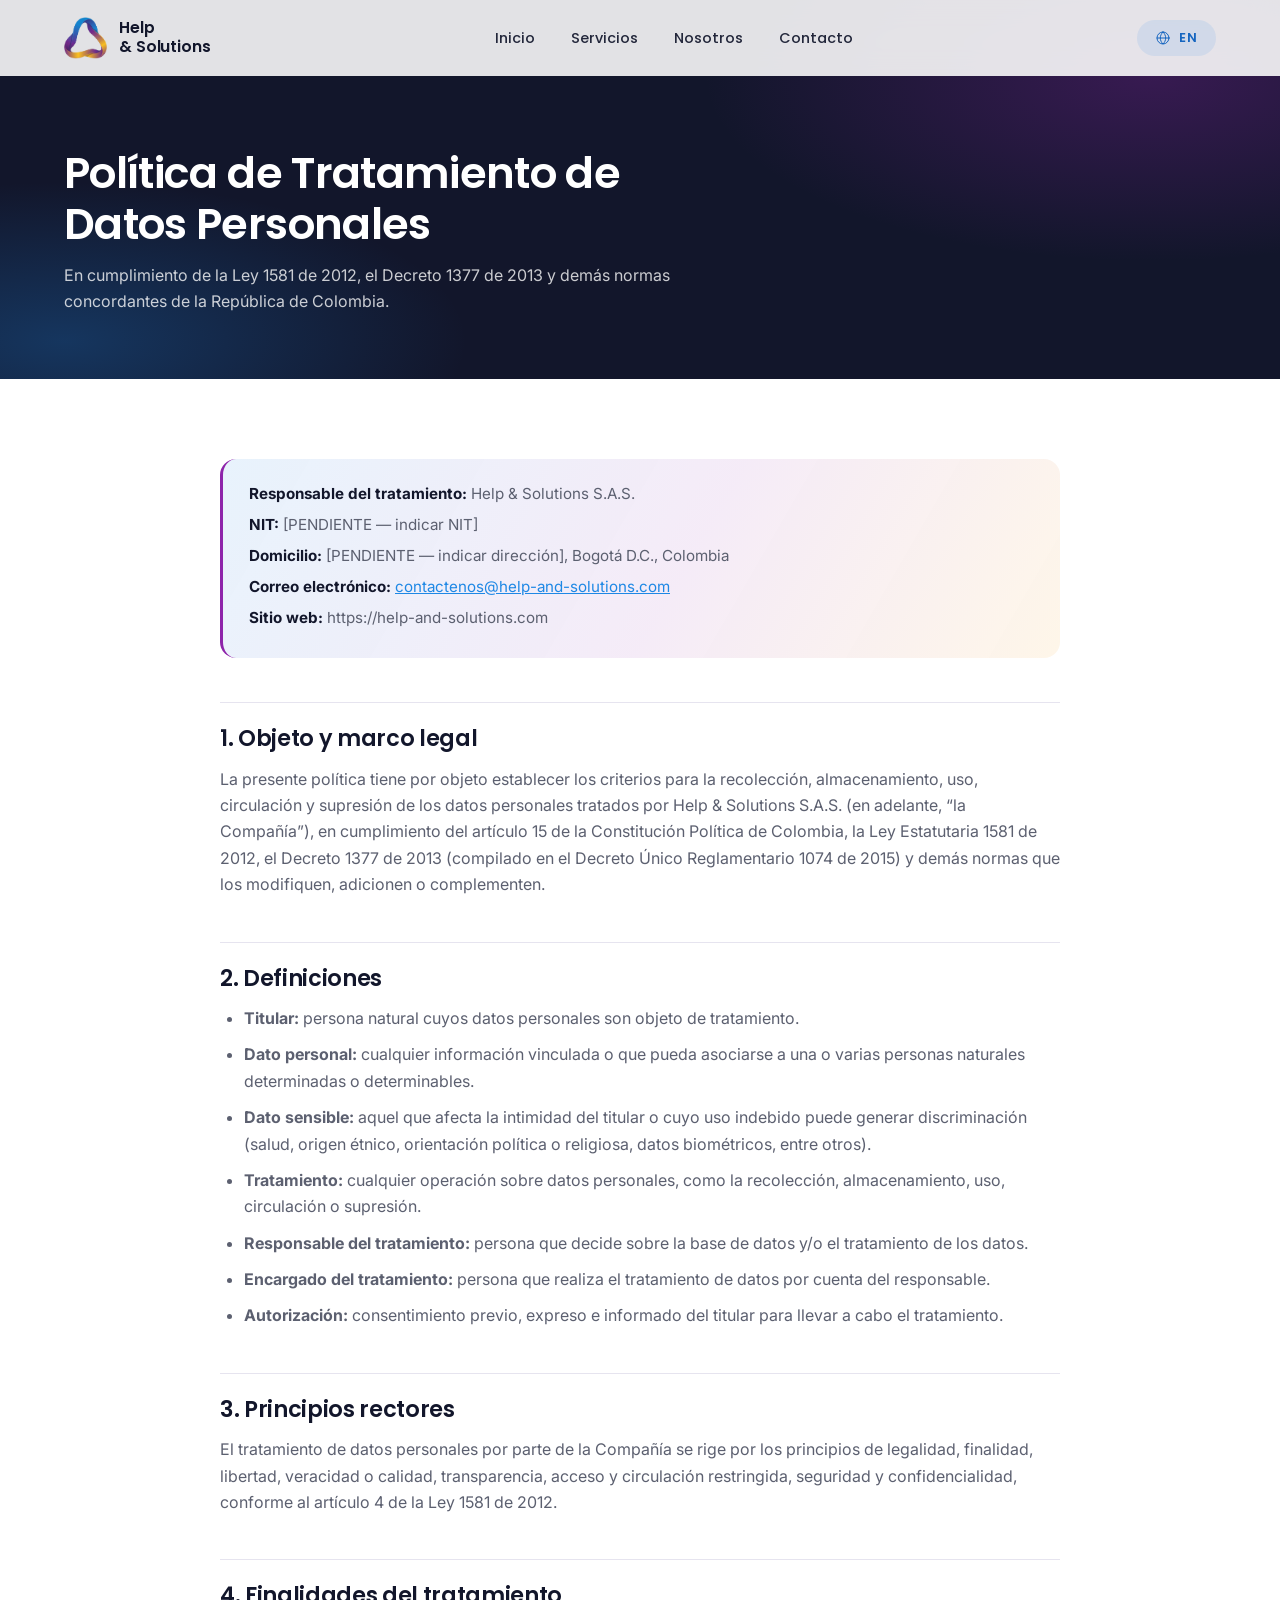
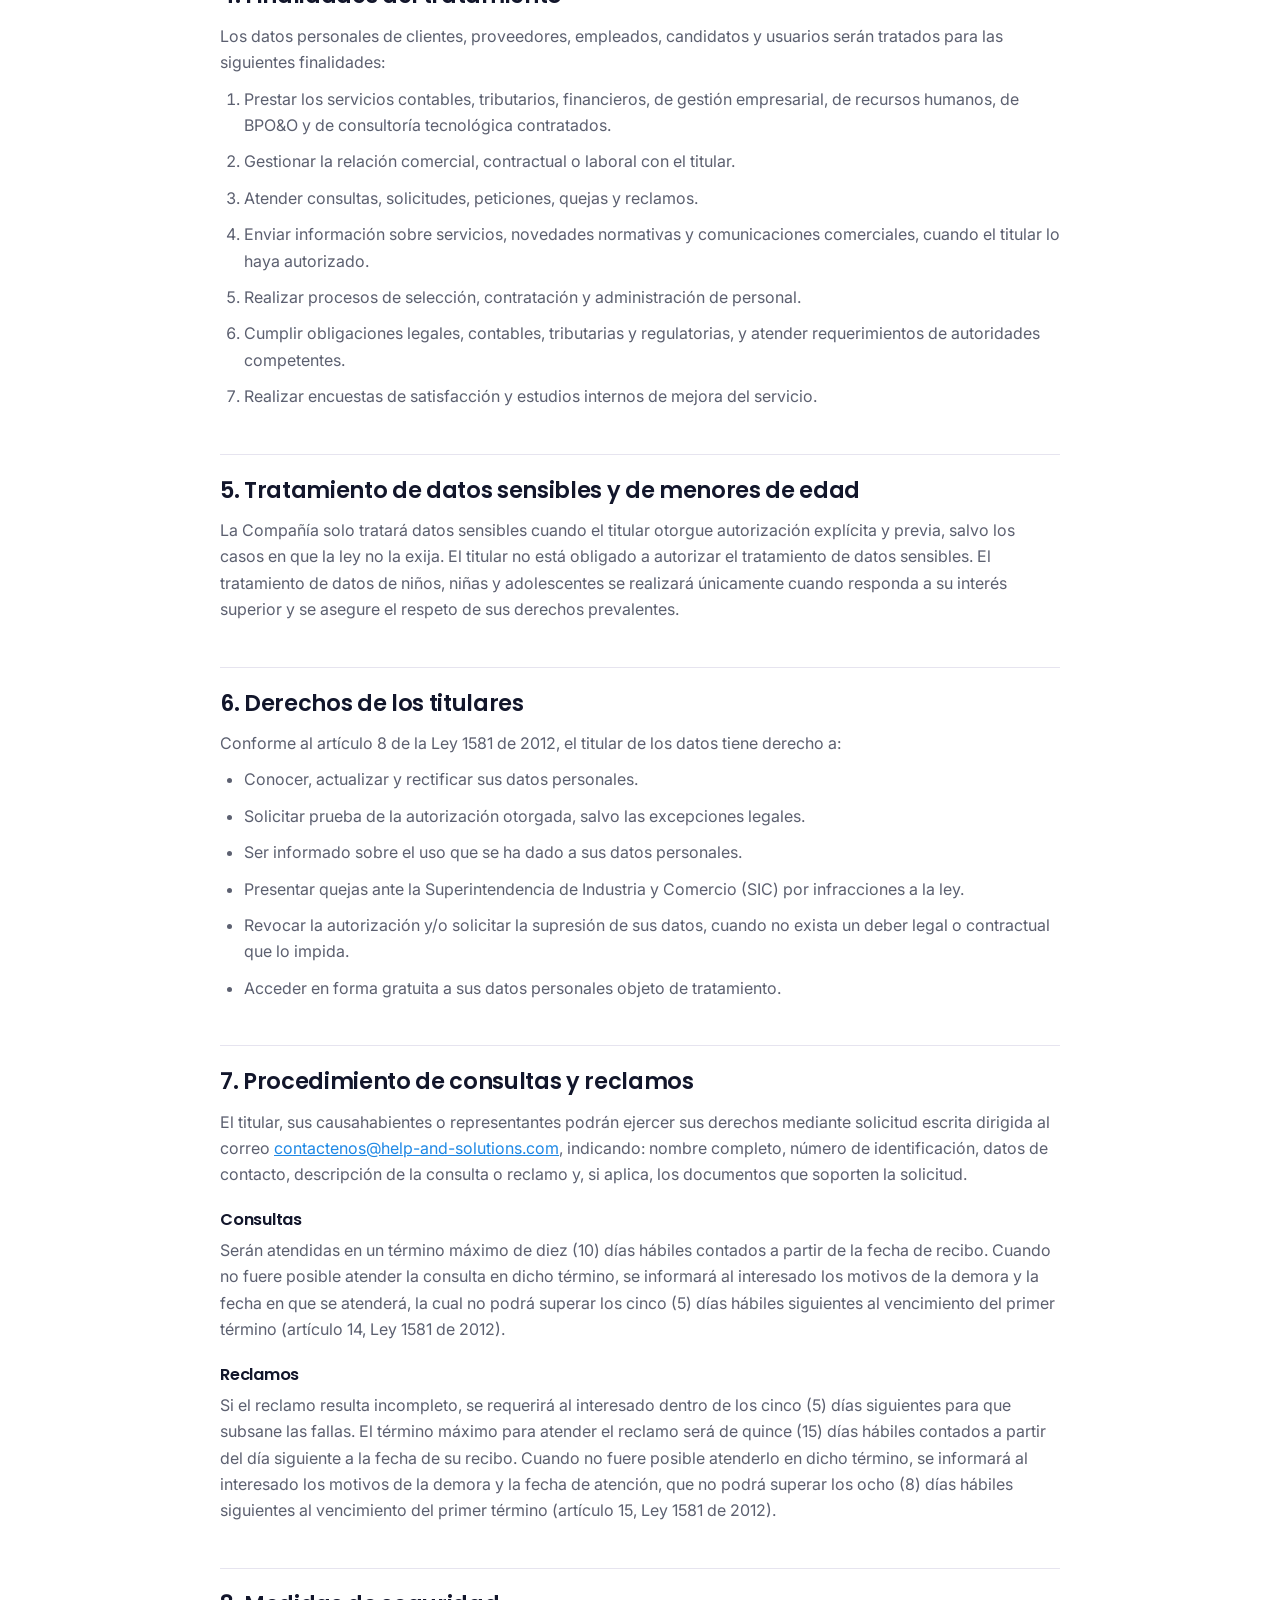
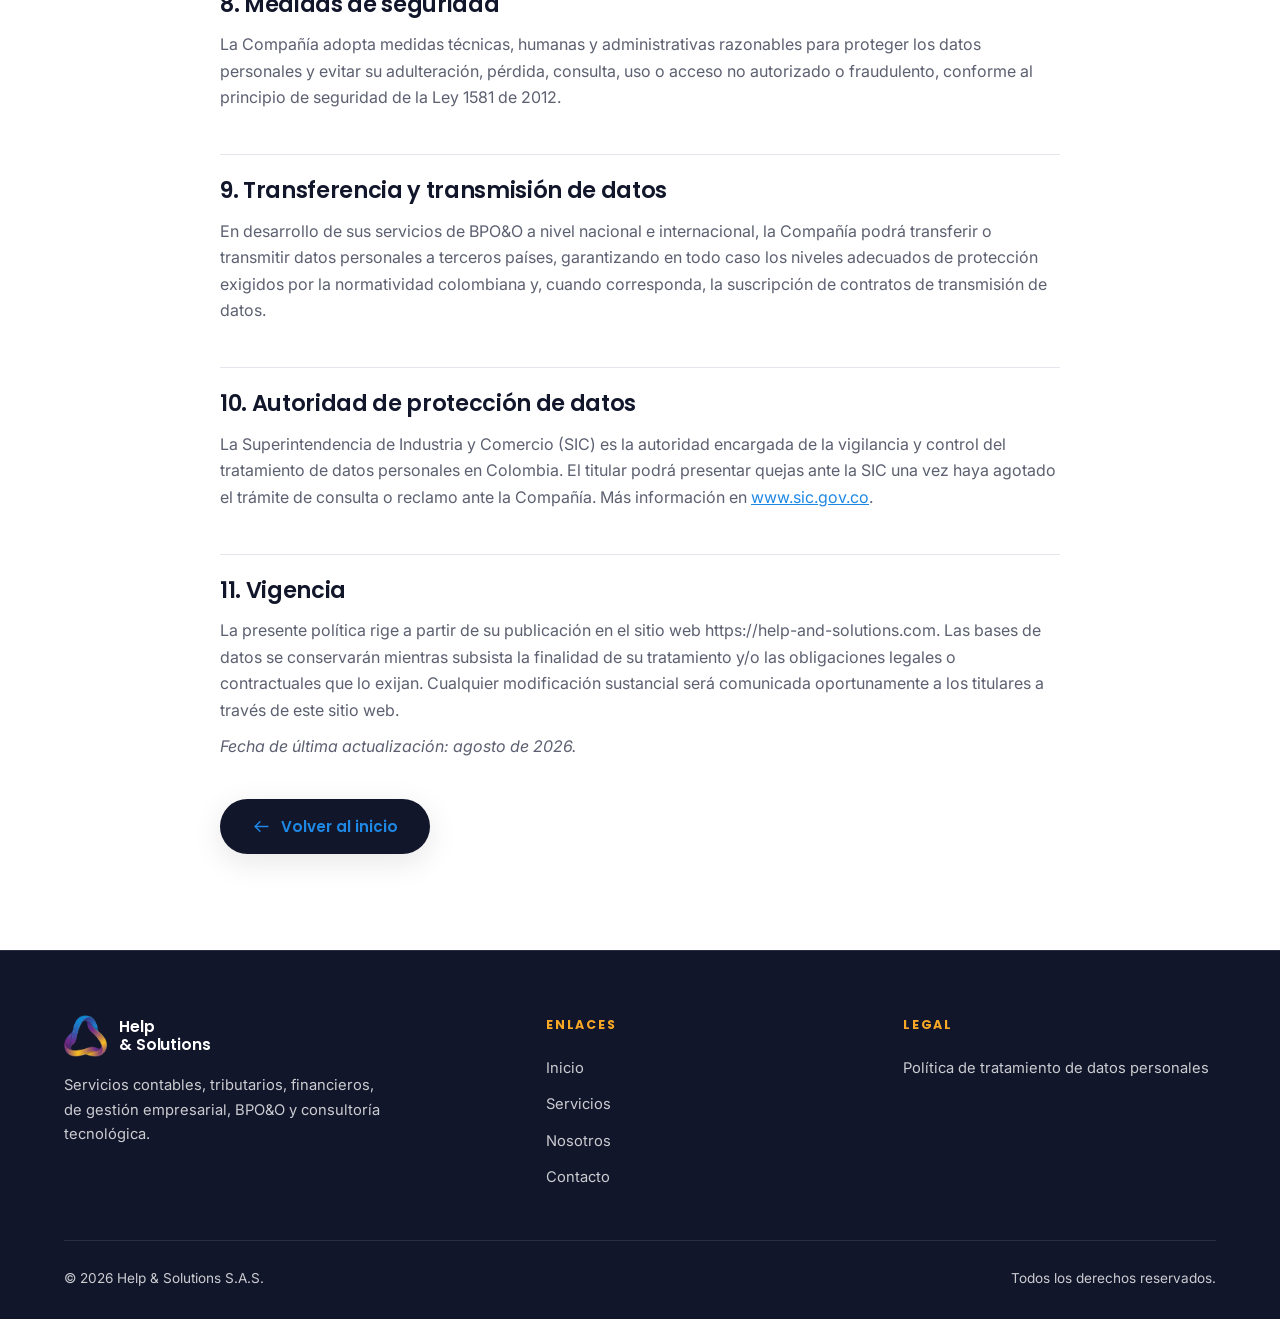
==== politica-datos.html @ e020bf7b "Add Help & Solutions website: bilingual editorial site with data policy - index.html: hero, 3 practi" ====
<!DOCTYPE html>
<html lang="es">
<head>
  <meta charset="UTF-8" />
  <meta name="viewport" content="width=device-width, initial-scale=1.0" />
  <title>Política de Tratamiento de Datos Personales — Help &amp; Solutions</title>
  <meta name="description" content="Política de tratamiento de datos personales de Help & Solutions S.A.S., conforme a la Ley 1581 de 2012 y el Decreto 1377 de 2013 de Colombia." />

  <link rel="icon" type="image/png" href="assets/logo-mark.png" />

  <link rel="preconnect" href="https://fonts.googleapis.com" />
  <link rel="preconnect" href="https://fonts.gstatic.com" crossorigin />
  <link href="https://fonts.googleapis.com/css2?family=Poppins:wght@500;600;700&family=Inter:wght@400;500;600&display=swap" rel="stylesheet" />

  <link rel="stylesheet" href="css/styles.css" />
</head>
<body>

  <!-- ================= NAVBAR ================= -->
  <header class="navbar">
    <div class="container nav-inner">
      <a href="index.html" class="brand">
        <img src="assets/logo-mark.png" alt="Help & Solutions" />
        <span class="brand-name">Help<br />&amp; Solutions</span>
      </a>

      <nav>
        <ul class="nav-links">
          <li><a href="index.html" data-i18n="nav.home">Inicio</a></li>
          <li><a href="index.html#servicios" data-i18n="nav.services">Servicios</a></li>
          <li><a href="index.html#nosotros" data-i18n="nav.about">Nosotros</a></li>
          <li><a href="index.html#contacto" data-i18n="nav.contact">Contacto</a></li>
        </ul>
      </nav>

      <div class="topbar-actions">
        <button class="lang-toggle" type="button" aria-label="Cambiar idioma / Switch language">
          <svg class="icon" viewBox="0 0 24 24" fill="none" stroke="currentColor" stroke-width="1.5" stroke-linecap="round" stroke-linejoin="round" aria-hidden="true"><circle cx="12" cy="12" r="9"/><path d="M3 12h18"/><path d="M12 3c2.6 2.5 4 5.6 4 9s-1.4 6.5-4 9c-2.6-2.5-4-5.6-4-9s1.4-6.5 4-9z"/></svg>
          <span class="lang-label">EN</span>
        </button>
        <button class="nav-burger" type="button" aria-label="Menú">
          <svg class="icon" viewBox="0 0 24 24" fill="none" stroke="currentColor" stroke-width="1.8" stroke-linecap="round" aria-hidden="true"><path d="M4 7h16M4 12h16M4 17h16"/></svg>
        </button>
      </div>
    </div>
  </header>

  <!-- ================= HERO ================= -->
  <section class="policy-hero">
    <div class="container">
      <h1 data-i18n="policy.title">Política de Tratamiento de Datos Personales</h1>
      <p data-i18n="policy.subtitle">En cumplimiento de la Ley 1581 de 2012, el Decreto 1377 de 2013 y demás normas concordantes de la República de Colombia.</p>
    </div>
  </section>

  <!-- ================= BODY (ES) ================= -->
  <main class="policy-body">
    <div class="container" data-lang-block="es">

      <div class="policy-meta">
        <p><strong>Responsable del tratamiento:</strong> Help &amp; Solutions S.A.S.</p>
        <p><strong>NIT:</strong> [PENDIENTE — indicar NIT]</p>
        <p><strong>Domicilio:</strong> [PENDIENTE — indicar dirección], Bogotá D.C., Colombia</p>
        <p><strong>Correo electrónico:</strong> <a href="mailto:contactenos@help-and-solutions.com">contactenos@help-and-solutions.com</a></p>
        <p><strong>Sitio web:</strong> https://help-and-solutions.com</p>
      </div>

      <h2>1. Objeto y marco legal</h2>
      <p>La presente política tiene por objeto establecer los criterios para la recolección, almacenamiento, uso, circulación y supresión de los datos personales tratados por Help &amp; Solutions S.A.S. (en adelante, “la Compañía”), en cumplimiento del artículo 15 de la Constitución Política de Colombia, la Ley Estatutaria 1581 de 2012, el Decreto 1377 de 2013 (compilado en el Decreto Único Reglamentario 1074 de 2015) y demás normas que los modifiquen, adicionen o complementen.</p>

      <h2>2. Definiciones</h2>
      <ul>
        <li><strong>Titular:</strong> persona natural cuyos datos personales son objeto de tratamiento.</li>
        <li><strong>Dato personal:</strong> cualquier información vinculada o que pueda asociarse a una o varias personas naturales determinadas o determinables.</li>
        <li><strong>Dato sensible:</strong> aquel que afecta la intimidad del titular o cuyo uso indebido puede generar discriminación (salud, origen étnico, orientación política o religiosa, datos biométricos, entre otros).</li>
        <li><strong>Tratamiento:</strong> cualquier operación sobre datos personales, como la recolección, almacenamiento, uso, circulación o supresión.</li>
        <li><strong>Responsable del tratamiento:</strong> persona que decide sobre la base de datos y/o el tratamiento de los datos.</li>
        <li><strong>Encargado del tratamiento:</strong> persona que realiza el tratamiento de datos por cuenta del responsable.</li>
        <li><strong>Autorización:</strong> consentimiento previo, expreso e informado del titular para llevar a cabo el tratamiento.</li>
      </ul>

      <h2>3. Principios rectores</h2>
      <p>El tratamiento de datos personales por parte de la Compañía se rige por los principios de legalidad, finalidad, libertad, veracidad o calidad, transparencia, acceso y circulación restringida, seguridad y confidencialidad, conforme al artículo 4 de la Ley 1581 de 2012.</p>

      <h2>4. Finalidades del tratamiento</h2>
      <p>Los datos personales de clientes, proveedores, empleados, candidatos y usuarios serán tratados para las siguientes finalidades:</p>
      <ol>
        <li>Prestar los servicios contables, tributarios, financieros, de gestión empresarial, de recursos humanos, de BPO&amp;O y de consultoría tecnológica contratados.</li>
        <li>Gestionar la relación comercial, contractual o laboral con el titular.</li>
        <li>Atender consultas, solicitudes, peticiones, quejas y reclamos.</li>
        <li>Enviar información sobre servicios, novedades normativas y comunicaciones comerciales, cuando el titular lo haya autorizado.</li>
        <li>Realizar procesos de selección, contratación y administración de personal.</li>
        <li>Cumplir obligaciones legales, contables, tributarias y regulatorias, y atender requerimientos de autoridades competentes.</li>
        <li>Realizar encuestas de satisfacción y estudios internos de mejora del servicio.</li>
      </ol>

      <h2>5. Tratamiento de datos sensibles y de menores de edad</h2>
      <p>La Compañía solo tratará datos sensibles cuando el titular otorgue autorización explícita y previa, salvo los casos en que la ley no la exija. El titular no está obligado a autorizar el tratamiento de datos sensibles. El tratamiento de datos de niños, niñas y adolescentes se realizará únicamente cuando responda a su interés superior y se asegure el respeto de sus derechos prevalentes.</p>

      <h2>6. Derechos de los titulares</h2>
      <p>Conforme al artículo 8 de la Ley 1581 de 2012, el titular de los datos tiene derecho a:</p>
      <ul>
        <li>Conocer, actualizar y rectificar sus datos personales.</li>
        <li>Solicitar prueba de la autorización otorgada, salvo las excepciones legales.</li>
        <li>Ser informado sobre el uso que se ha dado a sus datos personales.</li>
        <li>Presentar quejas ante la Superintendencia de Industria y Comercio (SIC) por infracciones a la ley.</li>
        <li>Revocar la autorización y/o solicitar la supresión de sus datos, cuando no exista un deber legal o contractual que lo impida.</li>
        <li>Acceder en forma gratuita a sus datos personales objeto de tratamiento.</li>
      </ul>

      <h2>7. Procedimiento de consultas y reclamos</h2>
      <p>El titular, sus causahabientes o representantes podrán ejercer sus derechos mediante solicitud escrita dirigida al correo <a href="mailto:contactenos@help-and-solutions.com">contactenos@help-and-solutions.com</a>, indicando: nombre completo, número de identificación, datos de contacto, descripción de la consulta o reclamo y, si aplica, los documentos que soporten la solicitud.</p>
      <h3>Consultas</h3>
      <p>Serán atendidas en un término máximo de diez (10) días hábiles contados a partir de la fecha de recibo. Cuando no fuere posible atender la consulta en dicho término, se informará al interesado los motivos de la demora y la fecha en que se atenderá, la cual no podrá superar los cinco (5) días hábiles siguientes al vencimiento del primer término (artículo 14, Ley 1581 de 2012).</p>
      <h3>Reclamos</h3>
      <p>Si el reclamo resulta incompleto, se requerirá al interesado dentro de los cinco (5) días siguientes para que subsane las fallas. El término máximo para atender el reclamo será de quince (15) días hábiles contados a partir del día siguiente a la fecha de su recibo. Cuando no fuere posible atenderlo en dicho término, se informará al interesado los motivos de la demora y la fecha de atención, que no podrá superar los ocho (8) días hábiles siguientes al vencimiento del primer término (artículo 15, Ley 1581 de 2012).</p>

      <h2>8. Medidas de seguridad</h2>
      <p>La Compañía adopta medidas técnicas, humanas y administrativas razonables para proteger los datos personales y evitar su adulteración, pérdida, consulta, uso o acceso no autorizado o fraudulento, conforme al principio de seguridad de la Ley 1581 de 2012.</p>

      <h2>9. Transferencia y transmisión de datos</h2>
      <p>En desarrollo de sus servicios de BPO&amp;O a nivel nacional e internacional, la Compañía podrá transferir o transmitir datos personales a terceros países, garantizando en todo caso los niveles adecuados de protección exigidos por la normatividad colombiana y, cuando corresponda, la suscripción de contratos de transmisión de datos.</p>

      <h2>10. Autoridad de protección de datos</h2>
      <p>La Superintendencia de Industria y Comercio (SIC) es la autoridad encargada de la vigilancia y control del tratamiento de datos personales en Colombia. El titular podrá presentar quejas ante la SIC una vez haya agotado el trámite de consulta o reclamo ante la Compañía. Más información en <a href="https://www.sic.gov.co" target="_blank" rel="noopener">www.sic.gov.co</a>.</p>

      <h2>11. Vigencia</h2>
      <p>La presente política rige a partir de su publicación en el sitio web https://help-and-solutions.com. Las bases de datos se conservarán mientras subsista la finalidad de su tratamiento y/o las obligaciones legales o contractuales que lo exijan. Cualquier modificación sustancial será comunicada oportunamente a los titulares a través de este sitio web.</p>
      <p><em>Fecha de última actualización: agosto de 2026.</em></p>
    </div>

    <!-- ================= BODY (EN) ================= -->
    <div class="container" data-lang-block="en" hidden>

      <div class="policy-meta">
        <p><strong>Data controller:</strong> Help &amp; Solutions S.A.S.</p>
        <p><strong>Tax ID (NIT):</strong> [PENDING — provide NIT]</p>
        <p><strong>Address:</strong> [PENDING — provide address], Bogotá D.C., Colombia</p>
        <p><strong>Email:</strong> <a href="mailto:contactenos@help-and-solutions.com">contactenos@help-and-solutions.com</a></p>
        <p><strong>Website:</strong> https://help-and-solutions.com</p>
      </div>

      <h2>1. Purpose and legal framework</h2>
      <p>This policy establishes the criteria for the collection, storage, use, circulation and deletion of personal data processed by Help &amp; Solutions S.A.S. (hereinafter, “the Company”), in compliance with Article 15 of the Political Constitution of Colombia, Statutory Law 1581 of 2012, Decree 1377 of 2013 (compiled in Sole Regulatory Decree 1074 of 2015) and any regulations that modify, add to or complement them.</p>

      <h2>2. Definitions</h2>
      <ul>
        <li><strong>Data subject:</strong> the natural person whose personal data is processed.</li>
        <li><strong>Personal data:</strong> any information linked or that can be associated with one or more identified or identifiable natural persons.</li>
        <li><strong>Sensitive data:</strong> data affecting the data subject's privacy or whose misuse may lead to discrimination (health, ethnic origin, political or religious orientation, biometric data, among others).</li>
        <li><strong>Processing:</strong> any operation on personal data, such as collection, storage, use, circulation or deletion.</li>
        <li><strong>Data controller:</strong> the party who decides on the database and/or the processing of the data.</li>
        <li><strong>Data processor:</strong> the party who processes personal data on behalf of the controller.</li>
        <li><strong>Authorization:</strong> prior, express and informed consent of the data subject to carry out the processing.</li>
      </ul>

      <h2>3. Guiding principles</h2>
      <p>The processing of personal data by the Company is governed by the principles of legality, purpose, freedom, truthfulness or quality, transparency, restricted access and circulation, security and confidentiality, pursuant to Article 4 of Law 1581 of 2012.</p>

      <h2>4. Purposes of processing</h2>
      <p>Personal data of clients, suppliers, employees, candidates and users will be processed for the following purposes:</p>
      <ol>
        <li>To provide the contracted accounting, tax, financial, business management, human resources, BPO&amp;O and technology consulting services.</li>
        <li>To manage the commercial, contractual or employment relationship with the data subject.</li>
        <li>To handle inquiries, requests, petitions, complaints and claims.</li>
        <li>To send information about services, regulatory updates and commercial communications, where authorized by the data subject.</li>
        <li>To carry out recruitment, hiring and personnel administration processes.</li>
        <li>To comply with legal, accounting, tax and regulatory obligations, and to respond to requests from competent authorities.</li>
        <li>To conduct satisfaction surveys and internal service improvement studies.</li>
      </ol>

      <h2>5. Processing of sensitive data and data of minors</h2>
      <p>The Company will only process sensitive data with the explicit and prior authorization of the data subject, except where such authorization is not required by law. The data subject is not obliged to authorize the processing of sensitive data. Data of children and adolescents will only be processed when it serves their best interest and ensures respect for their prevailing rights.</p>

      <h2>6. Rights of data subjects</h2>
      <p>Pursuant to Article 8 of Law 1581 of 2012, data subjects have the right to:</p>
      <ul>
        <li>Know, update and rectify their personal data.</li>
        <li>Request proof of the authorization granted, except for legal exceptions.</li>
        <li>Be informed about the use given to their personal data.</li>
        <li>File complaints with the Superintendence of Industry and Commerce (SIC) for violations of the law.</li>
        <li>Revoke the authorization and/or request the deletion of their data, where no legal or contractual duty prevents it.</li>
        <li>Access their processed personal data free of charge.</li>
      </ul>

      <h2>7. Inquiries and claims procedure</h2>
      <p>Data subjects, their successors or representatives may exercise their rights by written request addressed to <a href="mailto:contactenos@help-and-solutions.com">contactenos@help-and-solutions.com</a>, indicating: full name, identification number, contact details, description of the inquiry or claim and, if applicable, supporting documents.</p>
      <h3>Inquiries</h3>
      <p>Inquiries will be answered within a maximum of ten (10) business days from the date of receipt. When it is not possible to respond within this term, the interested party will be informed of the reasons for the delay and the date on which the inquiry will be addressed, which may not exceed five (5) business days after the expiration of the first term (Article 14, Law 1581 of 2012).</p>
      <h3>Claims</h3>
      <p>If a claim is incomplete, the interested party will be required within five (5) days to correct the deficiencies. The maximum term to address the claim is fifteen (15) business days from the day following the date of receipt. When it is not possible to address it within this term, the interested party will be informed of the reasons for the delay and the date of response, which may not exceed eight (8) business days after the expiration of the first term (Article 15, Law 1581 of 2012).</p>

      <h2>8. Security measures</h2>
      <p>The Company adopts reasonable technical, human and administrative measures to protect personal data and prevent its alteration, loss, unauthorized or fraudulent consultation, use or access, in accordance with the security principle of Law 1581 of 2012.</p>

      <h2>9. International transfer and transmission of data</h2>
      <p>In the course of its national and international BPO&amp;O services, the Company may transfer or transmit personal data to third countries, in all cases guaranteeing the adequate levels of protection required by Colombian regulations and, where applicable, the execution of data transmission agreements.</p>

      <h2>10. Data protection authority</h2>
      <p>The Superintendence of Industry and Commerce (SIC) is the authority in charge of overseeing and controlling the processing of personal data in Colombia. Data subjects may file complaints with the SIC once they have exhausted the inquiry or claim process with the Company. More information at <a href="https://www.sic.gov.co" target="_blank" rel="noopener">www.sic.gov.co</a>.</p>

      <h2>11. Validity</h2>
      <p>This policy is effective as of its publication on the website https://help-and-solutions.com. Databases will be kept for as long as the purpose of their processing and/or the legal or contractual obligations requiring it remain in force. Any substantial modification will be communicated to data subjects in a timely manner through this website.</p>
      <p><em>Last updated: August 2026.</em></p>
    </div>

    <div class="container" style="margin-top:40px;">
      <a href="index.html" class="btn btn-solid">
        <svg class="icon" viewBox="0 0 24 24" fill="none" stroke="currentColor" stroke-width="1.8" stroke-linecap="round" stroke-linejoin="round" aria-hidden="true" style="transform:rotate(180deg)"><path d="M4 12h16"/><path d="M14 6l6 6-6 6"/></svg>
        <span data-i18n="policy.back">Volver al inicio</span>
      </a>
    </div>
  </main>

  <!-- ================= FOOTER ================= -->
  <footer class="footer">
    <div class="container">
      <div class="footer-grid">
        <div>
          <a href="index.html" class="brand" style="color:#fff;">
            <img src="assets/logo-mark.png" alt="Help & Solutions" />
            <span class="brand-name">Help<br />&amp; Solutions</span>
          </a>
          <p class="footer-about" data-i18n="footer.about">Servicios contables, tributarios, financieros, de gestión empresarial, BPO&O y consultoría tecnológica.</p>
        </div>
        <div>
          <h4 data-i18n="footer.links">Enlaces</h4>
          <ul>
            <li><a href="index.html" data-i18n="nav.home">Inicio</a></li>
            <li><a href="index.html#servicios" data-i18n="nav.services">Servicios</a></li>
            <li><a href="index.html#nosotros" data-i18n="nav.about">Nosotros</a></li>
            <li><a href="index.html#contacto" data-i18n="nav.contact">Contacto</a></li>
          </ul>
        </div>
        <div>
          <h4 data-i18n="footer.legal">Legal</h4>
          <ul>
            <li><a href="politica-datos.html" data-i18n="footer.policy">Política de tratamiento de datos personales</a></li>
          </ul>
        </div>
      </div>
      <div class="footer-bottom">
        <span>© 2026 Help &amp; Solutions S.A.S.</span>
        <span data-i18n="footer.rights">Todos los derechos reservados.</span>
      </div>
    </div>
  </footer>

  <script src="js/main.js"></script>
</body>
</html>
---- css/styles.css ----
/* ============================================================
   Help & Solutions — modern editorial stylesheet
   Poppins type + photography + full brand palette
   (blue → purple → gold), soft motion everywhere.
   ============================================================ */

:root {
  --ink: #12162b;
  --ink-2: #1d2340;
  --paper: #ffffff;
  --paper-2: #f7f6fb;
  --gold: #f9a825;
  --gold-deep: #e8930c;
  --blue: #1e88e5;
  --blue-deep: #1565c0;
  --purple: #8e24aa;
  --purple-deep: #6a1b9a;
  --text: #23273b;
  --muted: #5c6070;
  --line: #e6e4ef;
  --on-dark: #ffffff;
  --on-dark-muted: rgba(255, 255, 255, 0.78);
  --gradient: linear-gradient(120deg, var(--blue) 0%, var(--purple) 55%, var(--gold) 115%);
  --gradient-soft: linear-gradient(120deg, rgba(30, 136, 229, 0.10), rgba(142, 36, 170, 0.09) 55%, rgba(249, 168, 37, 0.10));
  --nav-height: 76px;
  --radius: 16px;
  --radius-lg: 24px;
  --shadow-soft: 0 8px 30px rgba(18, 22, 43, 0.10);
  --shadow-lift: 0 18px 44px rgba(18, 22, 43, 0.16);
  --ease: cubic-bezier(0.22, 0.61, 0.36, 1);
  --font-head: 'Poppins', 'Segoe UI', sans-serif;
  --font-body: 'Inter', 'Segoe UI', sans-serif;
}

* { margin: 0; padding: 0; box-sizing: border-box; }

html { scroll-behavior: smooth; scroll-padding-top: calc(var(--nav-height) + 8px); }

body {
  font-family: var(--font-body);
  font-size: 1rem;
  color: var(--text);
  background: var(--paper);
  line-height: 1.65;
  -webkit-font-smoothing: antialiased;
}

img { max-width: 100%; display: block; }

h1, h2, h3 { font-family: var(--font-head); font-weight: 600; color: var(--ink); line-height: 1.18; letter-spacing: -0.015em; }

.container { width: min(1180px, 90%); margin-inline: auto; }

.grad-text {
  background: var(--gradient);
  -webkit-background-clip: text;
  background-clip: text;
  color: transparent;
}

/* ---------- Eyebrow ---------- */
.eyebrow {
  display: inline-flex;
  align-items: center;
  gap: 12px;
  font-family: var(--font-head);
  font-size: 0.76rem;
  font-weight: 600;
  letter-spacing: 0.16em;
  text-transform: uppercase;
  color: var(--purple);
  margin-bottom: 18px;
}

.eyebrow::before { content: ''; width: 38px; height: 3px; border-radius: 3px; background: var(--gradient); }

.on-dark .eyebrow, .eyebrow.light { color: var(--gold); }

/* ---------- Links & buttons ---------- */
.arrow-link {
  display: inline-flex;
  align-items: center;
  gap: 10px;
  font-family: var(--font-head);
  font-weight: 600;
  font-size: 0.95rem;
  color: var(--ink);
  text-decoration: none;
  position: relative;
  padding-bottom: 5px;
  transition: gap 0.3s var(--ease), color 0.3s var(--ease);
}

.arrow-link::after {
  content: '';
  position: absolute;
  left: 0; right: 0; bottom: 0;
  height: 2.5px;
  border-radius: 3px;
  background: var(--gradient);
  transform-origin: left;
  transition: transform 0.3s var(--ease);
}

.arrow-link:hover { gap: 16px; color: var(--blue); }
.arrow-link:hover::after { transform: scaleX(1.06); }
.arrow-link .icon { width: 18px; height: 18px; }
.arrow-link.light { color: #fff; }
.arrow-link.light:hover { color: var(--gold); }

.btn {
  display: inline-flex;
  align-items: center;
  gap: 10px;
  font-family: var(--font-head);
  font-weight: 600;
  font-size: 0.95rem;
  padding: 15px 32px;
  border: none;
  border-radius: 999px;
  cursor: pointer;
  text-decoration: none;
  box-shadow: var(--shadow-soft);
  transition: transform 0.3s var(--ease), box-shadow 0.3s var(--ease), background-color 0.3s var(--ease), background-position 0.4s var(--ease);
}

.btn:hover { transform: translateY(-3px); box-shadow: var(--shadow-lift); }
.btn:active { transform: translateY(-1px); }
.btn .icon { width: 19px; height: 19px; transition: transform 0.3s var(--ease); }
.btn:hover .icon { transform: translateX(3px); }

.btn-solid { background: var(--ink); color: #fff; }
.btn-solid:hover { background: var(--blue-deep); }

.btn-gold {
  background: var(--gradient);
  background-size: 160% 100%;
  background-position: 0% 0%;
  color: #fff;
}
.btn-gold:hover { background-position: 90% 0%; }

.btn-ghost { background: rgba(255, 255, 255, 0.16); color: #fff; backdrop-filter: blur(8px); -webkit-backdrop-filter: blur(8px); }
.btn-ghost:hover { background: rgba(255, 255, 255, 0.28); }

.btn-whatsapp { background: #1fae54; color: #fff; }
.btn-whatsapp:hover { background: #199247; }

.icon { display: inline-block; }

/* ---------- Navbar ---------- */
.navbar {
  position: fixed;
  inset: 0 0 auto 0;
  height: var(--nav-height);
  background: rgba(255, 255, 255, 0.88);
  backdrop-filter: blur(14px);
  -webkit-backdrop-filter: blur(14px);
  border-bottom: 1px solid transparent;
  z-index: 100;
  transition: box-shadow 0.35s var(--ease), background-color 0.35s var(--ease), border-color 0.35s var(--ease);
}

.navbar.scrolled { box-shadow: 0 6px 24px rgba(18, 22, 43, 0.10); border-bottom-color: var(--line); }

.nav-inner { height: 100%; display: flex; align-items: center; justify-content: space-between; gap: 16px; }

.brand {
  display: flex;
  align-items: center;
  gap: 12px;
  text-decoration: none;
  color: var(--ink);
  white-space: nowrap;
  transition: opacity 0.3s var(--ease);
}

.brand:hover { opacity: 0.85; }
.brand img { height: 42px; width: auto; }

.brand-name {
  font-family: var(--font-head);
  font-weight: 600;
  font-size: 0.98rem;
  line-height: 1.15;
  letter-spacing: -0.01em;
}

.nav-links { display: flex; align-items: center; gap: 4px; list-style: none; }

.nav-links a {
  font-family: var(--font-head);
  color: var(--text);
  text-decoration: none;
  font-size: 0.9rem;
  font-weight: 500;
  padding: 9px 16px;
  border-radius: 999px;
  transition: color 0.25s var(--ease), background-color 0.25s var(--ease);
}

.nav-links a:hover { color: var(--purple); background: rgba(142, 36, 170, 0.08); }

.topbar-actions { display: flex; align-items: center; gap: 10px; }

.lang-toggle {
  display: inline-flex;
  align-items: center;
  gap: 8px;
  background: rgba(30, 136, 229, 0.10);
  border: none;
  color: var(--blue-deep);
  font-family: var(--font-head);
  font-weight: 600;
  font-size: 0.8rem;
  letter-spacing: 0.06em;
  padding: 9px 18px;
  border-radius: 999px;
  cursor: pointer;
  transition: background-color 0.3s var(--ease), color 0.3s var(--ease), transform 0.3s var(--ease);
}

.lang-toggle:hover { background: var(--blue); color: #fff; transform: translateY(-1px); }
.lang-toggle .icon { width: 16px; height: 16px; }

.nav-burger { display: none; background: none; border: none; color: var(--ink); cursor: pointer; padding: 6px; }
.nav-burger .icon { width: 26px; height: 26px; }

/* ---------- Hero ---------- */
.hero {
  position: relative;
  min-height: 92svh;
  display: flex;
  align-items: flex-end;
  color: #fff;
  padding: calc(var(--nav-height) + 60px) 0 90px;
  background: var(--ink);
  overflow: hidden;
}

.hero-bg {
  position: absolute;
  inset: 0;
  object-fit: cover;
  width: 100%;
  height: 100%;
  animation: hero-zoom 14s var(--ease) forwards;
}

@keyframes hero-zoom {
  from { transform: scale(1.08); }
  to { transform: scale(1); }
}

.hero::after {
  content: '';
  position: absolute;
  inset: 0;
  background:
    radial-gradient(60% 70% at 85% 20%, rgba(142, 36, 170, 0.35), transparent 70%),
    radial-gradient(50% 60% at 10% 90%, rgba(30, 136, 229, 0.35), transparent 70%),
    linear-gradient(to top, rgba(12, 15, 32, 0.92) 0%, rgba(12, 15, 32, 0.5) 45%, rgba(12, 15, 32, 0.28) 100%);
}

.hero .container { position: relative; z-index: 1; }

.hero h1 {
  color: #fff;
  font-size: clamp(2.3rem, 5.2vw, 4rem);
  font-weight: 600;
  max-width: 16ch;
  margin-bottom: 22px;
}

.hero p { color: var(--on-dark-muted); font-size: 1.15rem; max-width: 54ch; margin-bottom: 38px; }

.hero-cta { display: flex; flex-wrap: wrap; align-items: center; gap: 28px; }

/* ---------- Intro statement + facts ---------- */
.intro { padding: 110px 0 96px; background: var(--paper); }

.intro-statement {
  font-family: var(--font-head);
  font-size: clamp(1.4rem, 2.8vw, 2.1rem);
  font-weight: 600;
  color: var(--ink);
  line-height: 1.4;
  max-width: 28ch;
  letter-spacing: -0.01em;
}

.intro-grid { display: grid; grid-template-columns: 1.4fr 1fr; gap: 64px; align-items: start; }

.facts { display: grid; border-top: 1px solid var(--line); }

.fact { padding: 22px 0 22px 18px; border-bottom: 1px solid var(--line); border-left: 3px solid transparent; transition: border-color 0.3s var(--ease), padding-left 0.3s var(--ease); }
.fact:hover { padding-left: 24px; }
.fact:nth-child(1):hover { border-left-color: var(--blue); }
.fact:nth-child(2):hover { border-left-color: var(--purple); }
.fact:nth-child(3):hover { border-left-color: var(--gold); }

.fact strong {
  display: block;
  font-family: var(--font-head);
  font-size: 1.9rem;
  font-weight: 600;
  margin-bottom: 2px;
  background: var(--gradient);
  -webkit-background-clip: text;
  background-clip: text;
  color: transparent;
}

.fact span { color: var(--muted); font-size: 0.95rem; }

/* ---------- Practice areas ---------- */
.practices { padding: 0 0 48px; }

.section-head { max-width: 660px; margin-bottom: 60px; }
.section-title { font-size: clamp(1.8rem, 3.4vw, 2.6rem); margin-bottom: 14px; }
.section-sub { color: var(--muted); font-size: 1.05rem; }

.practice {
  display: grid;
  grid-template-columns: 1fr 1fr;
  gap: clamp(36px, 6vw, 88px);
  align-items: center;
  padding: 76px 0;
  border-top: 1px solid var(--line);
}

.practice:nth-of-type(even) .practice-media { order: 2; }

.practice-media { position: relative; }

.practice-media .media-frame {
  border-radius: var(--radius-lg);
  overflow: hidden;
  box-shadow: var(--shadow-soft);
  transition: box-shadow 0.4s var(--ease), transform 0.4s var(--ease);
}

.practice-media:hover .media-frame { box-shadow: var(--shadow-lift); transform: translateY(-4px); }

.practice-media img {
  width: 100%;
  aspect-ratio: 4 / 3;
  object-fit: cover;
  transition: transform 0.6s var(--ease);
}

.practice-media:hover img { transform: scale(1.045); }

.practice-num {
  position: absolute;
  top: -26px;
  left: -10px;
  font-family: var(--font-head);
  font-size: 4.2rem;
  font-weight: 700;
  line-height: 1;
  z-index: 1;
  background: var(--gradient);
  -webkit-background-clip: text;
  background-clip: text;
  color: transparent;
}

.practice h3 { font-size: clamp(1.4rem, 2.4vw, 1.85rem); margin-bottom: 10px; }
.practice > div > p { color: var(--muted); margin-bottom: 26px; }

/* Per-practice accent */
.practice:nth-of-type(1) { --accent: var(--blue); --accent-soft: rgba(30, 136, 229, 0.08); }
.practice:nth-of-type(2) { --accent: var(--purple); --accent-soft: rgba(142, 36, 170, 0.08); }
.practice:nth-of-type(3) { --accent: var(--gold-deep); --accent-soft: rgba(249, 168, 37, 0.12); }

.service-list { list-style: none; }

.service-list li {
  display: flex;
  gap: 16px;
  align-items: flex-start;
  padding: 16px 14px;
  border-radius: var(--radius);
  border-top: 1px solid var(--line);
  transition: background-color 0.3s var(--ease), transform 0.3s var(--ease), border-color 0.3s var(--ease);
}

.service-list li:hover { background: var(--accent-soft, var(--paper-2)); transform: translateX(6px); border-top-color: transparent; }
.service-list li:hover + li { border-top-color: transparent; }

.service-list img { width: 26px; height: 26px; flex-shrink: 0; margin-top: 2px; }

.service-list strong { display: block; font-family: var(--font-head); font-weight: 600; color: var(--ink); font-size: 0.96rem; }
.service-list li:hover strong { color: var(--accent, var(--ink)); }
.service-list p { color: var(--muted); font-size: 0.9rem; margin: 0; }

/* ---------- Values band ---------- */
.values {
  position: relative;
  background: var(--ink);
  color: #fff;
  padding: 100px 0;
  overflow: hidden;
}

.values::before {
  content: '';
  position: absolute;
  inset: 0;
  background:
    radial-gradient(45% 60% at 90% 10%, rgba(142, 36, 170, 0.28), transparent 70%),
    radial-gradient(40% 55% at 5% 95%, rgba(30, 136, 229, 0.25), transparent 70%);
}

.values .container { position: relative; }
.values .section-title { color: #fff; }

.values-grid {
  display: grid;
  grid-template-columns: repeat(3, 1fr);
  gap: 22px;
  margin-top: 52px;
}

.value {
  background: rgba(255, 255, 255, 0.05);
  border-radius: var(--radius);
  padding: 24px 24px 24px 22px;
  border-left: 3px solid var(--gold);
  transition: background-color 0.35s var(--ease), transform 0.35s var(--ease);
}

.value:nth-child(3n + 1) { border-left-color: var(--blue); }
.value:nth-child(3n + 2) { border-left-color: var(--purple); }
.value:nth-child(3n + 3) { border-left-color: var(--gold); }

.value:hover { background: rgba(255, 255, 255, 0.10); transform: translateY(-4px); }

.value strong {
  display: block;
  font-family: var(--font-head);
  font-size: 1.12rem;
  font-weight: 600;
  color: #fff;
  margin-bottom: 4px;
}

.value span { color: var(--on-dark-muted); font-size: 0.92rem; }

/* ---------- About ---------- */
.about { padding: 110px 0; background: var(--gradient-soft); }

.about-inner { display: grid; grid-template-columns: 1fr 1.15fr; gap: clamp(40px, 6vw, 88px); align-items: center; }

.about-media { border-radius: var(--radius-lg); overflow: hidden; box-shadow: var(--shadow-soft); transition: box-shadow 0.4s var(--ease), transform 0.4s var(--ease); }
.about-media:hover { box-shadow: var(--shadow-lift); transform: translateY(-4px); }
.about-media img { width: 100%; aspect-ratio: 3 / 4; object-fit: cover; transition: transform 0.6s var(--ease); }
.about-media:hover img { transform: scale(1.04); }

.about-text .section-title { max-width: 18ch; }
.about-text p { color: var(--muted); margin-bottom: 16px; }

.about-badges { display: flex; flex-wrap: wrap; gap: 10px; margin-top: 26px; }

.badge {
  font-family: var(--font-head);
  font-size: 0.85rem;
  font-weight: 600;
  padding: 9px 18px;
  border-radius: 999px;
  transition: transform 0.3s var(--ease), box-shadow 0.3s var(--ease);
}

.badge:hover { transform: translateY(-2px); box-shadow: var(--shadow-soft); }
.badge:nth-child(4n + 1) { background: rgba(30, 136, 229, 0.12); color: var(--blue-deep); }
.badge:nth-child(4n + 2) { background: rgba(142, 36, 170, 0.10); color: var(--purple-deep); }
.badge:nth-child(4n + 3) { background: rgba(249, 168, 37, 0.16); color: var(--gold-deep); }
.badge:nth-child(4n + 4) { background: rgba(18, 22, 43, 0.08); color: var(--ink); }

/* ---------- Contact ---------- */
.contact { position: relative; padding: 130px 0; color: #fff; background: var(--ink); overflow: hidden; }

.contact-bg { position: absolute; inset: 0; width: 100%; height: 100%; object-fit: cover; }

.contact::after {
  content: '';
  position: absolute;
  inset: 0;
  background:
    radial-gradient(50% 65% at 90% 15%, rgba(142, 36, 170, 0.4), transparent 70%),
    radial-gradient(45% 60% at 8% 90%, rgba(30, 136, 229, 0.38), transparent 70%),
    rgba(12, 15, 32, 0.8);
}

.contact .container { position: relative; z-index: 1; max-width: 720px; }

.contact h2 { color: #fff; font-size: clamp(1.8rem, 3.4vw, 2.6rem); margin-bottom: 16px; }
.contact p { color: var(--on-dark-muted); margin-bottom: 36px; max-width: 52ch; }

.contact-actions { display: flex; flex-wrap: wrap; gap: 16px; }

.contact-note { margin-top: 30px !important; font-size: 0.92rem; }
.contact-note a { color: var(--gold); text-decoration: none; transition: color 0.25s var(--ease); }
.contact-note a:hover { color: #fff; }

/* ---------- Footer ---------- */
.footer { background: var(--ink); color: var(--on-dark-muted); padding: 64px 0 30px; border-top: 1px solid rgba(255, 255, 255, 0.10); }

.footer-grid {
  display: grid;
  grid-template-columns: 1.4fr 1fr 1fr;
  gap: 44px;
  padding-bottom: 40px;
  border-bottom: 1px solid rgba(255, 255, 255, 0.10);
}

.footer .brand { color: #fff; margin-bottom: 16px; }
.footer-about { font-size: 0.92rem; max-width: 320px; }

.footer h4 { color: var(--gold); font-family: var(--font-head); font-size: 0.78rem; letter-spacing: 0.14em; text-transform: uppercase; margin-bottom: 18px; }

.footer ul { list-style: none; }
.footer li { margin-bottom: 10px; }

.footer a { color: var(--on-dark-muted); text-decoration: none; font-size: 0.92rem; transition: color 0.25s var(--ease), padding-left 0.25s var(--ease); }
.footer ul a:hover { color: var(--gold); padding-left: 4px; }

.footer-bottom { display: flex; flex-wrap: wrap; justify-content: space-between; gap: 10px; padding-top: 26px; font-size: 0.85rem; }

/* ---------- Policy page ---------- */
.policy-hero {
  position: relative;
  background: var(--ink);
  color: #fff;
  padding: calc(var(--nav-height) + 72px) 0 64px;
  overflow: hidden;
}

.policy-hero::before {
  content: '';
  position: absolute;
  inset: 0;
  background:
    radial-gradient(50% 70% at 90% 20%, rgba(142, 36, 170, 0.3), transparent 70%),
    radial-gradient(45% 60% at 5% 90%, rgba(30, 136, 229, 0.28), transparent 70%);
}

.policy-hero .container { position: relative; }
.policy-hero h1 { color: #fff; font-size: clamp(1.8rem, 3.6vw, 2.7rem); margin-bottom: 12px; max-width: 24ch; }
.policy-hero p { color: var(--on-dark-muted); max-width: 66ch; }

.policy-body { padding: 72px 0 96px; background: var(--paper); }
.policy-body .container { max-width: 840px; }

.policy-body h2 { font-size: 1.4rem; margin: 44px 0 14px; padding-top: 22px; border-top: 1px solid var(--line); }

.policy-body h3 { font-size: 1.02rem; margin: 22px 0 8px; font-weight: 600; }
.policy-body p, .policy-body li { color: var(--muted); margin-bottom: 10px; }
.policy-body ul, .policy-body ol { padding-left: 24px; margin-bottom: 14px; }
.policy-body a { color: var(--blue); }

.policy-meta {
  background: var(--gradient-soft);
  border-left: 3px solid var(--purple);
  border-radius: var(--radius);
  padding: 22px 26px;
  margin: 8px 0 28px;
  font-size: 0.95rem;
}
.policy-meta p { margin-bottom: 6px; }
.policy-meta strong { color: var(--ink); }

/* ---------- Reveal ---------- */
.reveal { opacity: 0; transform: translateY(26px); transition: opacity 0.75s var(--ease), transform 0.75s var(--ease); }
.reveal.visible { opacity: 1; transform: translateY(0); }

@media (prefers-reduced-motion: reduce) {
  .reveal { opacity: 1; transform: none; transition: none; }
  .hero-bg { animation: none; }
  html { scroll-behavior: auto; }
}

/* ---------- Responsive ---------- */
@media (max-width: 920px) {
  .intro-grid { grid-template-columns: 1fr; gap: 44px; }
  .practice { grid-template-columns: 1fr; padding: 56px 0; }
  .practice:nth-of-type(even) .practice-media { order: 0; }
  .values-grid { grid-template-columns: repeat(2, 1fr); }
  .about-inner { grid-template-columns: 1fr; }
  .about-media img { aspect-ratio: 16 / 10; }
  .footer-grid { grid-template-columns: 1fr 1fr; }
}

@media (max-width: 760px) {
  .nav-burger { display: block; }

  .nav-links {
    position: fixed;
    top: var(--nav-height);
    left: 0;
    right: 0;
    flex-direction: column;
    align-items: stretch;
    gap: 0;
    background: rgba(255, 255, 255, 0.97);
    backdrop-filter: blur(14px);
    padding: 8px 5vw 18px;
    transform: translateY(-130%);
    transition: transform 0.35s var(--ease);
    box-shadow: 0 18px 30px rgba(18, 22, 43, 0.12);
    border-bottom: 1px solid var(--line);
  }

  .nav-links.open { transform: translateY(0); }
  .nav-links a { display: block; padding: 15px 10px; border-radius: 12px; border-bottom: 1px solid var(--line); }

  .hero { min-height: 80svh; }
  .values-grid { grid-template-columns: 1fr; gap: 16px; }
  .footer-grid { grid-template-columns: 1fr; gap: 30px; }
  .intro { padding: 76px 0 64px; }
  .about { padding: 76px 0; }
  .contact { padding: 90px 0; }
}
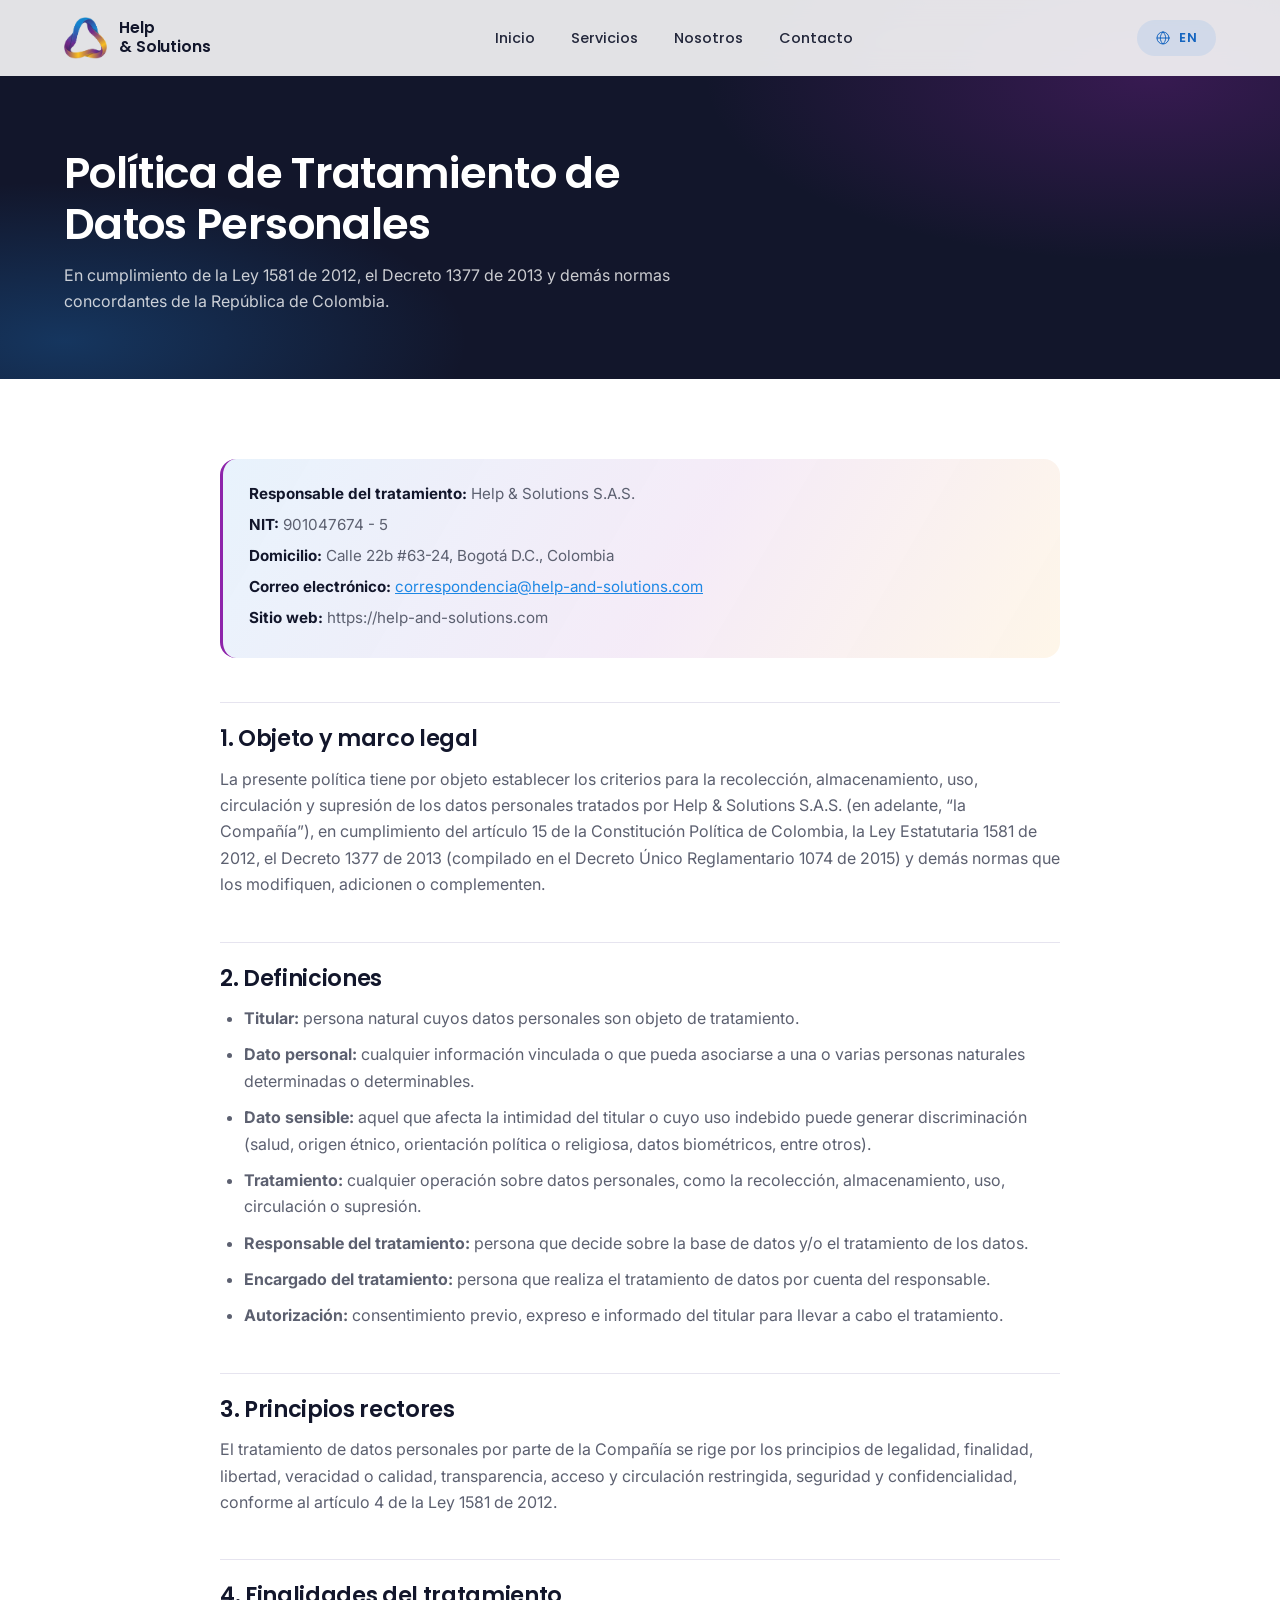
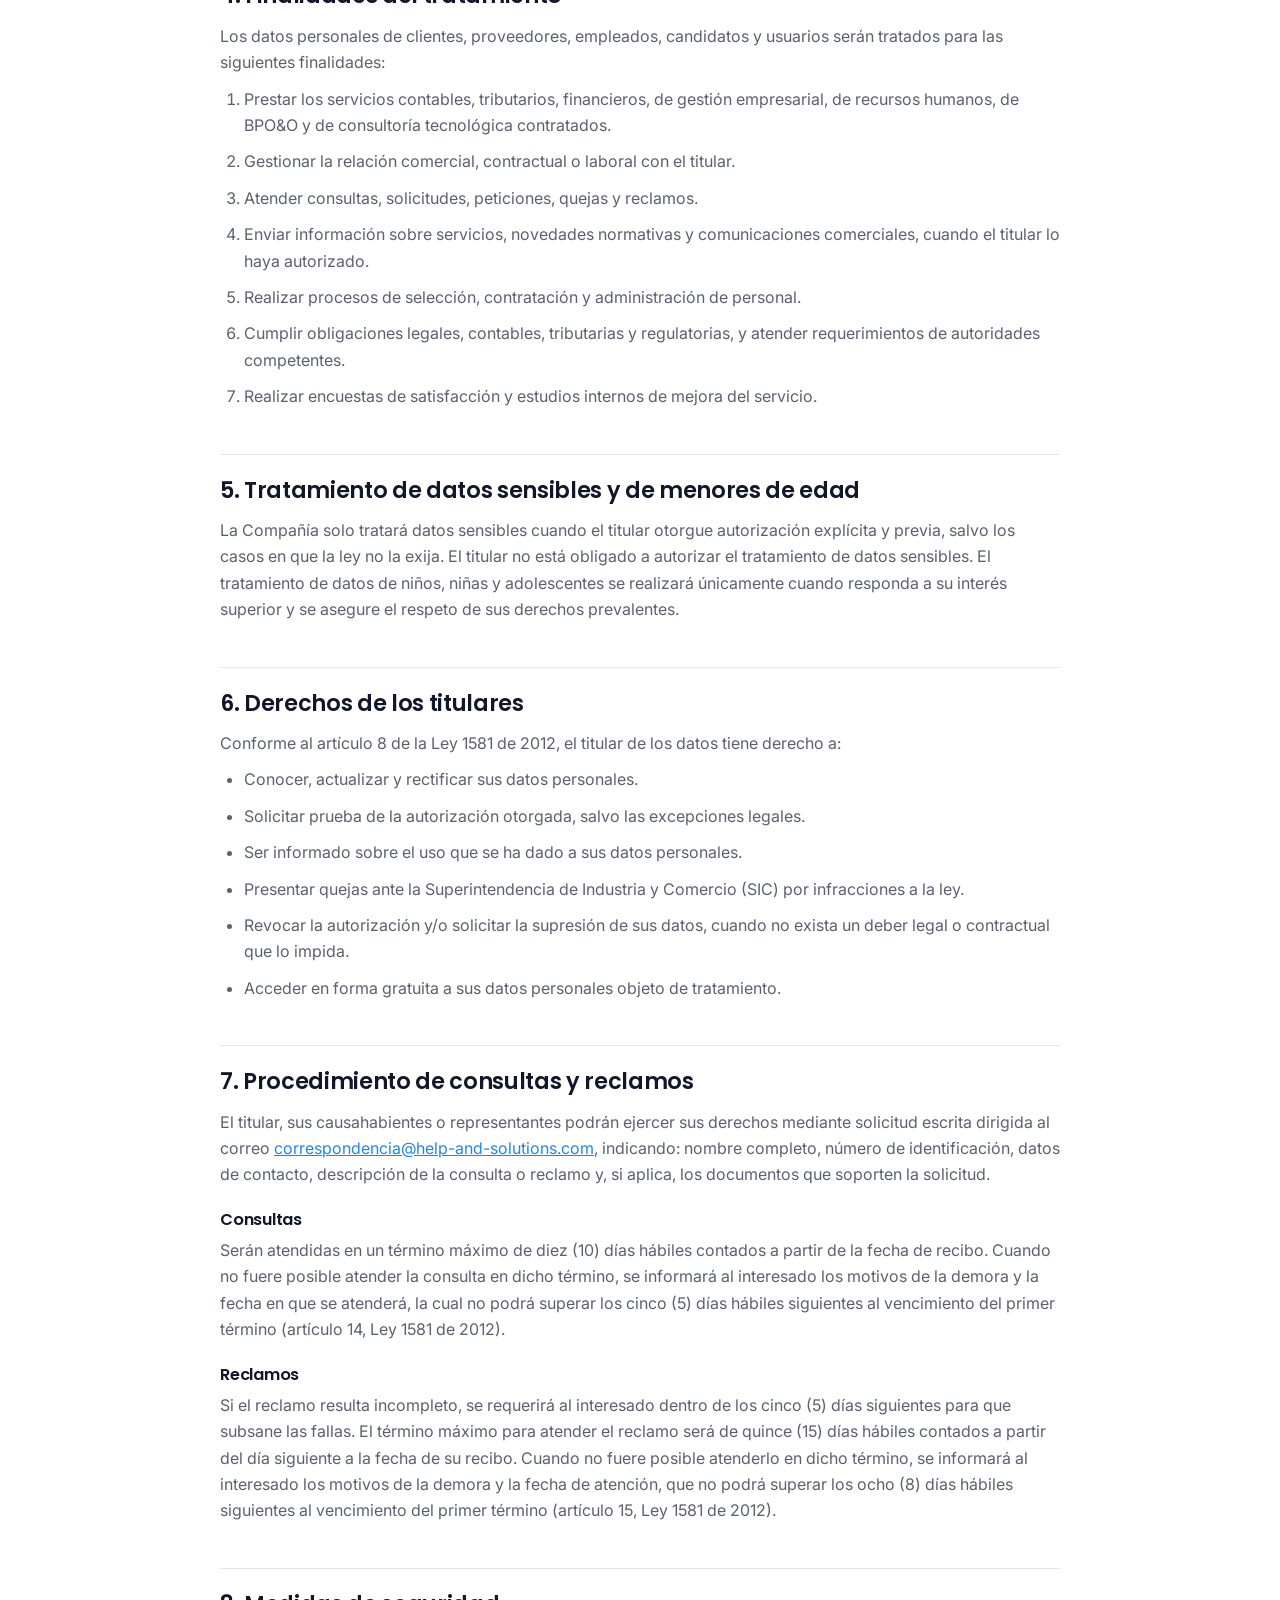
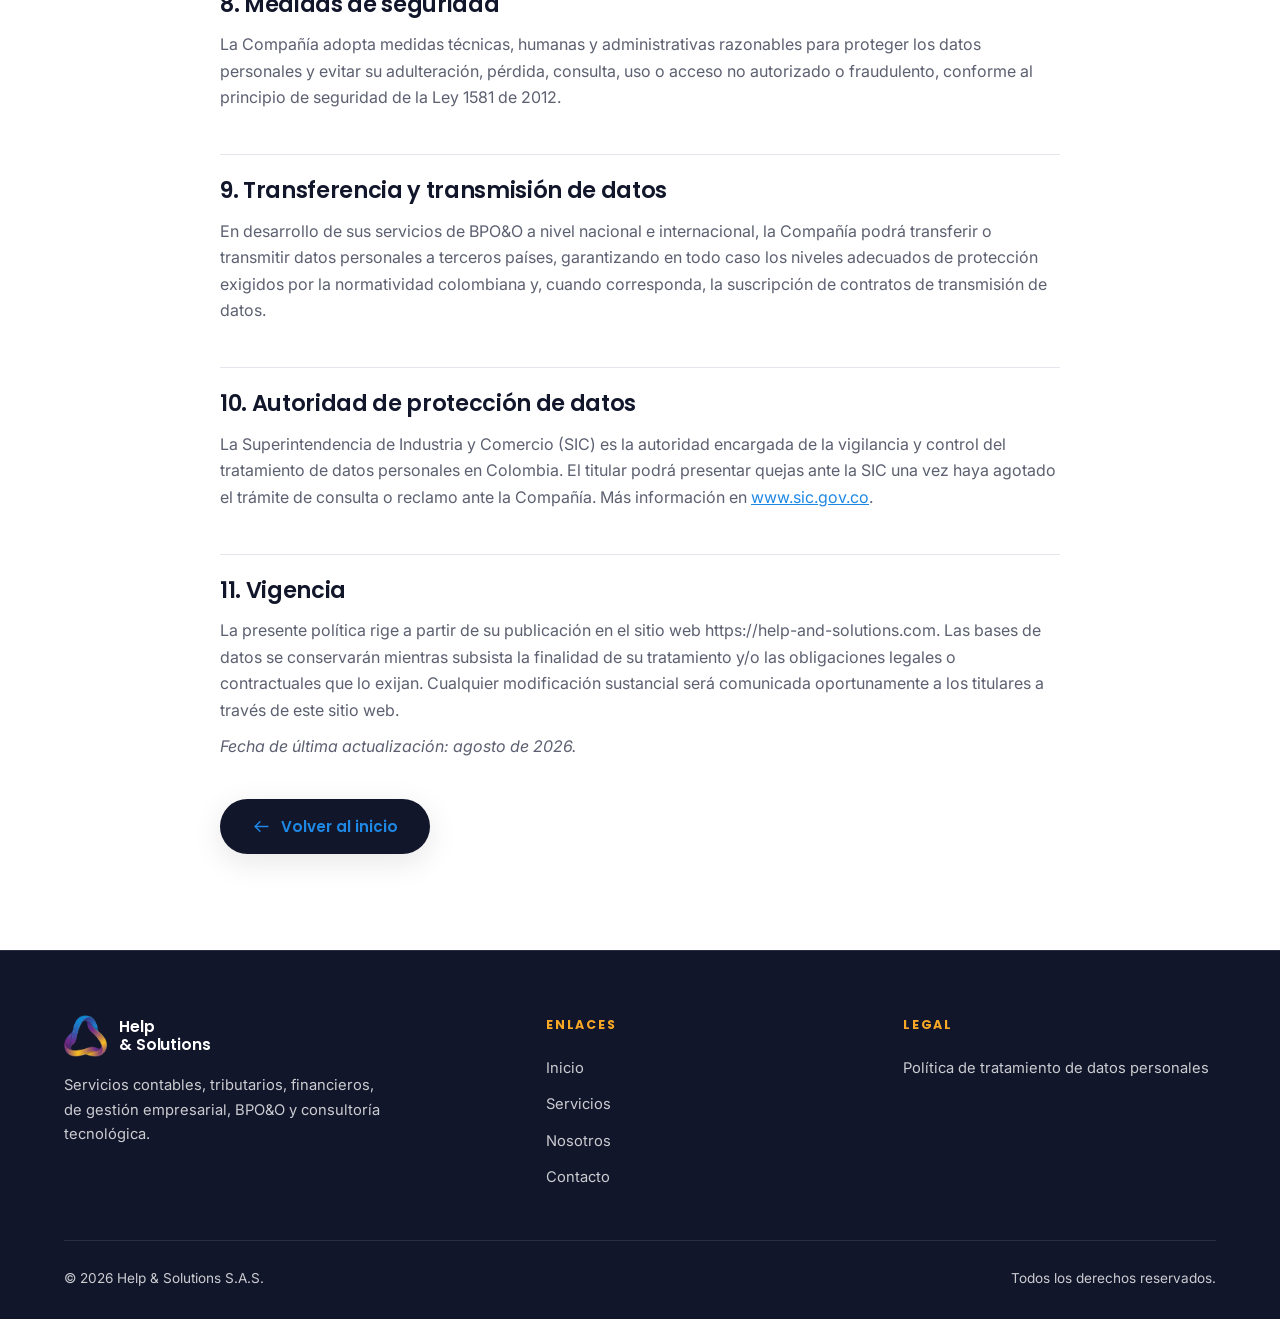
==== commit 872495a1: "Update contact information and title in data policy page" ====
--- a/politica-datos.html
+++ b/politica-datos.html
@@ -3,7 +3,7 @@
 <head>
   <meta charset="UTF-8" />
   <meta name="viewport" content="width=device-width, initial-scale=1.0" />
-  <title>Política de Tratamiento de Datos Personales — Help &amp; Solutions</title>
+  <title>Política de Tratamiento de Datos Personales - Help &amp; Solutions</title>
   <meta name="description" content="Política de tratamiento de datos personales de Help & Solutions S.A.S., conforme a la Ley 1581 de 2012 y el Decreto 1377 de 2013 de Colombia." />
 
   <link rel="icon" type="image/png" href="assets/logo-mark.png" />
@@ -59,9 +59,9 @@
 
       <div class="policy-meta">
         <p><strong>Responsable del tratamiento:</strong> Help &amp; Solutions S.A.S.</p>
-        <p><strong>NIT:</strong> [PENDIENTE — indicar NIT]</p>
-        <p><strong>Domicilio:</strong> [PENDIENTE — indicar dirección], Bogotá D.C., Colombia</p>
-        <p><strong>Correo electrónico:</strong> <a href="mailto:contactenos@help-and-solutions.com">contactenos@help-and-solutions.com</a></p>
+        <p><strong>NIT:</strong> 901047674 - 5</p>
+        <p><strong>Domicilio:</strong> Calle 22b #63-24, Bogotá D.C., Colombia</p>
+        <p><strong>Correo electrónico:</strong> <a href="mailto:correspondencia@help-and-solutions.com">correspondencia@help-and-solutions.com</a></p>
         <p><strong>Sitio web:</strong> https://help-and-solutions.com</p>
       </div>
 
@@ -109,7 +109,7 @@
       </ul>
 
       <h2>7. Procedimiento de consultas y reclamos</h2>
-      <p>El titular, sus causahabientes o representantes podrán ejercer sus derechos mediante solicitud escrita dirigida al correo <a href="mailto:contactenos@help-and-solutions.com">contactenos@help-and-solutions.com</a>, indicando: nombre completo, número de identificación, datos de contacto, descripción de la consulta o reclamo y, si aplica, los documentos que soporten la solicitud.</p>
+      <p>El titular, sus causahabientes o representantes podrán ejercer sus derechos mediante solicitud escrita dirigida al correo <a href="mailto:correspondencia@help-and-solutions.com">correspondencia@help-and-solutions.com</a>, indicando: nombre completo, número de identificación, datos de contacto, descripción de la consulta o reclamo y, si aplica, los documentos que soporten la solicitud.</p>
       <h3>Consultas</h3>
       <p>Serán atendidas en un término máximo de diez (10) días hábiles contados a partir de la fecha de recibo. Cuando no fuere posible atender la consulta en dicho término, se informará al interesado los motivos de la demora y la fecha en que se atenderá, la cual no podrá superar los cinco (5) días hábiles siguientes al vencimiento del primer término (artículo 14, Ley 1581 de 2012).</p>
       <h3>Reclamos</h3>
@@ -134,9 +134,9 @@
 
       <div class="policy-meta">
         <p><strong>Data controller:</strong> Help &amp; Solutions S.A.S.</p>
-        <p><strong>Tax ID (NIT):</strong> [PENDING — provide NIT]</p>
-        <p><strong>Address:</strong> [PENDING — provide address], Bogotá D.C., Colombia</p>
-        <p><strong>Email:</strong> <a href="mailto:contactenos@help-and-solutions.com">contactenos@help-and-solutions.com</a></p>
+        <p><strong>Tax ID (NIT):</strong> [PENDING - provide NIT]</p>
+        <p><strong>Address:</strong> [PENDING - provide address], Bogotá D.C., Colombia</p>
+        <p><strong>Email:</strong> <a href="mailto:correspondencia@help-and-solutions.com">correspondencia@help-and-solutions.com</a></p>
         <p><strong>Website:</strong> https://help-and-solutions.com</p>
       </div>
 
@@ -184,7 +184,7 @@
       </ul>
 
       <h2>7. Inquiries and claims procedure</h2>
-      <p>Data subjects, their successors or representatives may exercise their rights by written request addressed to <a href="mailto:contactenos@help-and-solutions.com">contactenos@help-and-solutions.com</a>, indicating: full name, identification number, contact details, description of the inquiry or claim and, if applicable, supporting documents.</p>
+      <p>Data subjects, their successors or representatives may exercise their rights by written request addressed to <a href="mailto:correspondencia@help-and-solutions.com">correspondencia@help-and-solutions.com</a>, indicating: full name, identification number, contact details, description of the inquiry or claim and, if applicable, supporting documents.</p>
       <h3>Inquiries</h3>
       <p>Inquiries will be answered within a maximum of ten (10) business days from the date of receipt. When it is not possible to respond within this term, the interested party will be informed of the reasons for the delay and the date on which the inquiry will be addressed, which may not exceed five (5) business days after the expiration of the first term (Article 14, Law 1581 of 2012).</p>
       <h3>Claims</h3>
